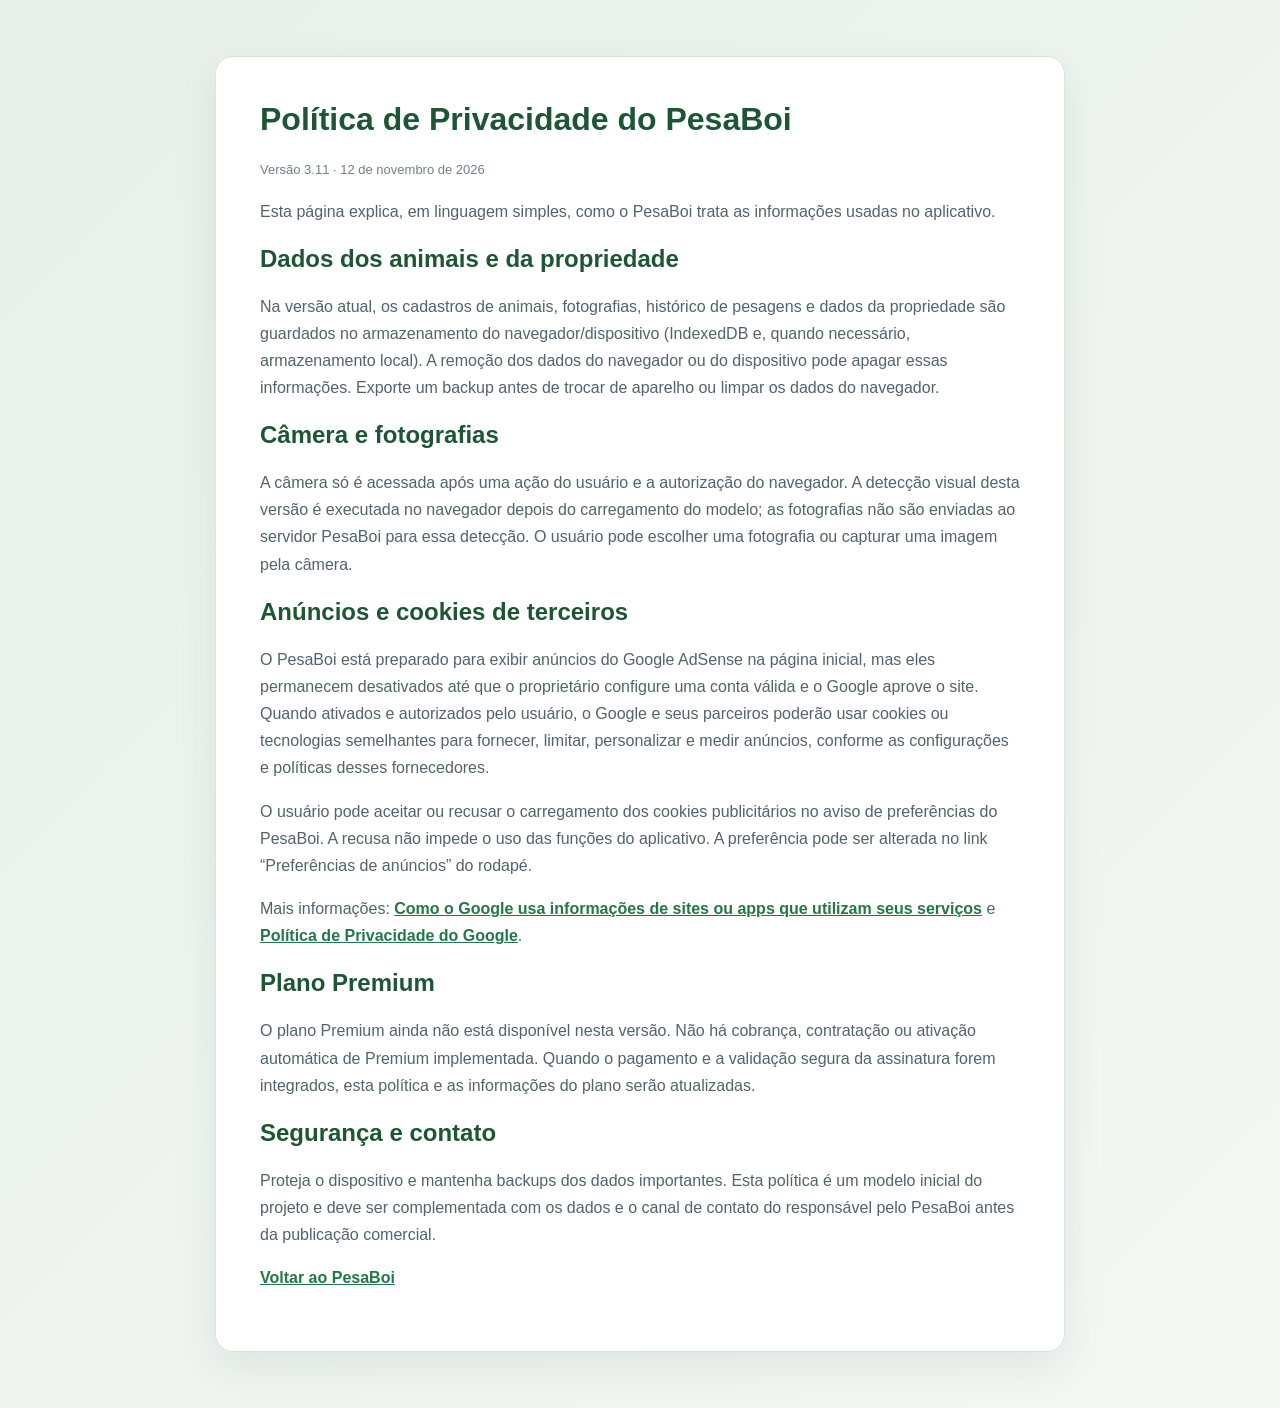
==== privacidade.html @ c2dd3e2d "Add files via upload" ====
<!doctype html>
<html lang="pt-BR">
<head>
  <meta charset="utf-8">
  <meta name="viewport" content="width=device-width, initial-scale=1">
  <meta name="theme-color" content="#20394a">
  <title>Política de Privacidade | PesaBoi</title>
  <style>
    :root{font-family:Arial,sans-serif;color:#20323c;background:#eff4ef}*{box-sizing:border-box}body{margin:0;padding:24px;background:linear-gradient(135deg,#e7f0e8,#f5f7f5)}main{max-width:850px;margin:32px auto;padding:clamp(22px,5vw,44px);background:#fff;border:1px solid #d9e6dc;border-radius:18px;box-shadow:0 15px 40px #193a2415}h1,h2{color:#1d5635}h1{margin-top:0}p,li{line-height:1.7;color:#52636b}a{color:#237749;font-weight:700}.date{font-size:13px;color:#718087}
  </style>
</head>
<body><main>
  <h1>Política de Privacidade do PesaBoi</h1>
  <p class="date">Versão 3.11 · 12 de novembro de 2026</p>
  <p>Esta página explica, em linguagem simples, como o PesaBoi trata as informações usadas no aplicativo.</p>
  <h2>Dados dos animais e da propriedade</h2>
  <p>Na versão atual, os cadastros de animais, fotografias, histórico de pesagens e dados da propriedade são guardados no armazenamento do navegador/dispositivo (IndexedDB e, quando necessário, armazenamento local). A remoção dos dados do navegador ou do dispositivo pode apagar essas informações. Exporte um backup antes de trocar de aparelho ou limpar os dados do navegador.</p>
  <h2>Câmera e fotografias</h2>
  <p>A câmera só é acessada após uma ação do usuário e a autorização do navegador. A detecção visual desta versão é executada no navegador depois do carregamento do modelo; as fotografias não são enviadas ao servidor PesaBoi para essa detecção. O usuário pode escolher uma fotografia ou capturar uma imagem pela câmera.</p>
  <h2>Anúncios e cookies de terceiros</h2>
  <p>O PesaBoi está preparado para exibir anúncios do Google AdSense na página inicial, mas eles permanecem desativados até que o proprietário configure uma conta válida e o Google aprove o site. Quando ativados e autorizados pelo usuário, o Google e seus parceiros poderão usar cookies ou tecnologias semelhantes para fornecer, limitar, personalizar e medir anúncios, conforme as configurações e políticas desses fornecedores.</p>
  <p>O usuário pode aceitar ou recusar o carregamento dos cookies publicitários no aviso de preferências do PesaBoi. A recusa não impede o uso das funções do aplicativo. A preferência pode ser alterada no link “Preferências de anúncios” do rodapé.</p>
  <p>Mais informações: <a href="https://policies.google.com/technologies/ads" target="_blank" rel="noopener">Como o Google usa informações de sites ou apps que utilizam seus serviços</a> e <a href="https://policies.google.com/privacy" target="_blank" rel="noopener">Política de Privacidade do Google</a>.</p>
  <h2>Plano Premium</h2>
  <p>O plano Premium ainda não está disponível nesta versão. Não há cobrança, contratação ou ativação automática de Premium implementada. Quando o pagamento e a validação segura da assinatura forem integrados, esta política e as informações do plano serão atualizadas.</p>
  <h2>Segurança e contato</h2>
  <p>Proteja o dispositivo e mantenha backups dos dados importantes. Esta política é um modelo inicial do projeto e deve ser complementada com os dados e o canal de contato do responsável pelo PesaBoi antes da publicação comercial.</p>
  <p><a href="./">Voltar ao PesaBoi</a></p>
</main></body></html>
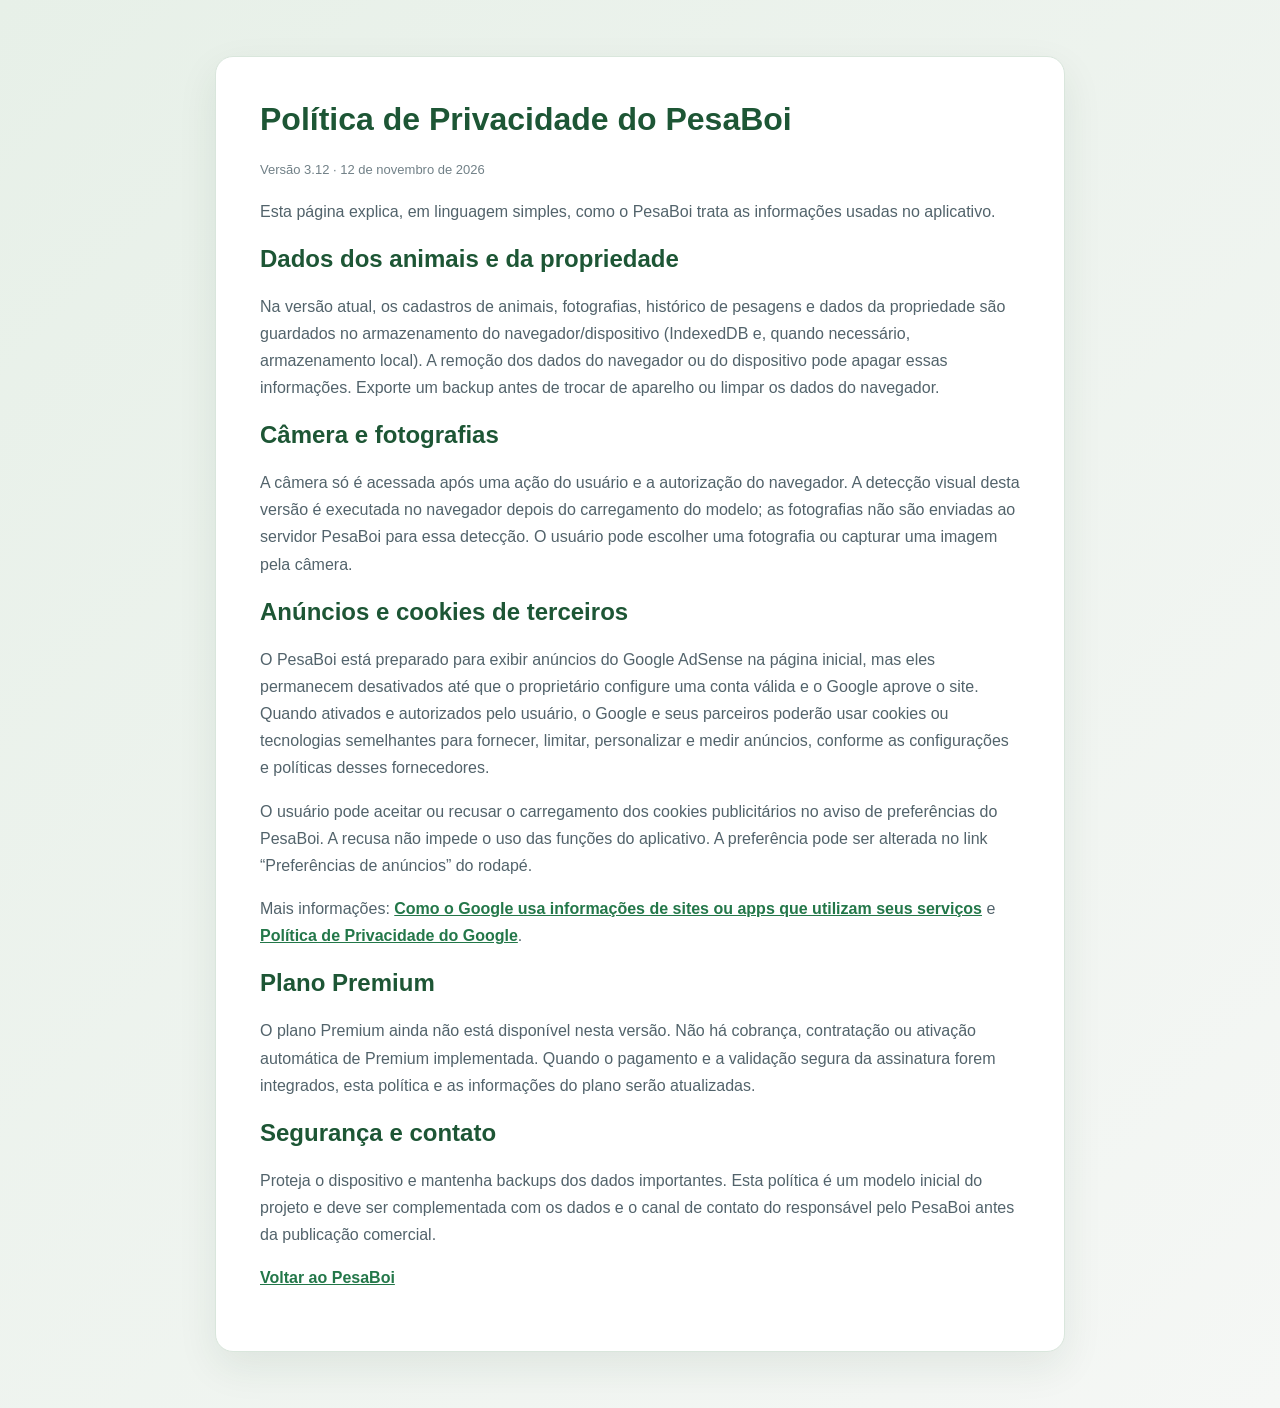
==== commit d0fa01a4: "Add files via upload" ====
--- a/privacidade.html
+++ b/privacidade.html
@@ -11,7 +11,7 @@
 </head>
 <body><main>
   <h1>Política de Privacidade do PesaBoi</h1>
-  <p class="date">Versão 3.11 · 12 de novembro de 2026</p>
+  <p class="date">Versão 3.12 · 12 de novembro de 2026</p>
   <p>Esta página explica, em linguagem simples, como o PesaBoi trata as informações usadas no aplicativo.</p>
   <h2>Dados dos animais e da propriedade</h2>
   <p>Na versão atual, os cadastros de animais, fotografias, histórico de pesagens e dados da propriedade são guardados no armazenamento do navegador/dispositivo (IndexedDB e, quando necessário, armazenamento local). A remoção dos dados do navegador ou do dispositivo pode apagar essas informações. Exporte um backup antes de trocar de aparelho ou limpar os dados do navegador.</p>
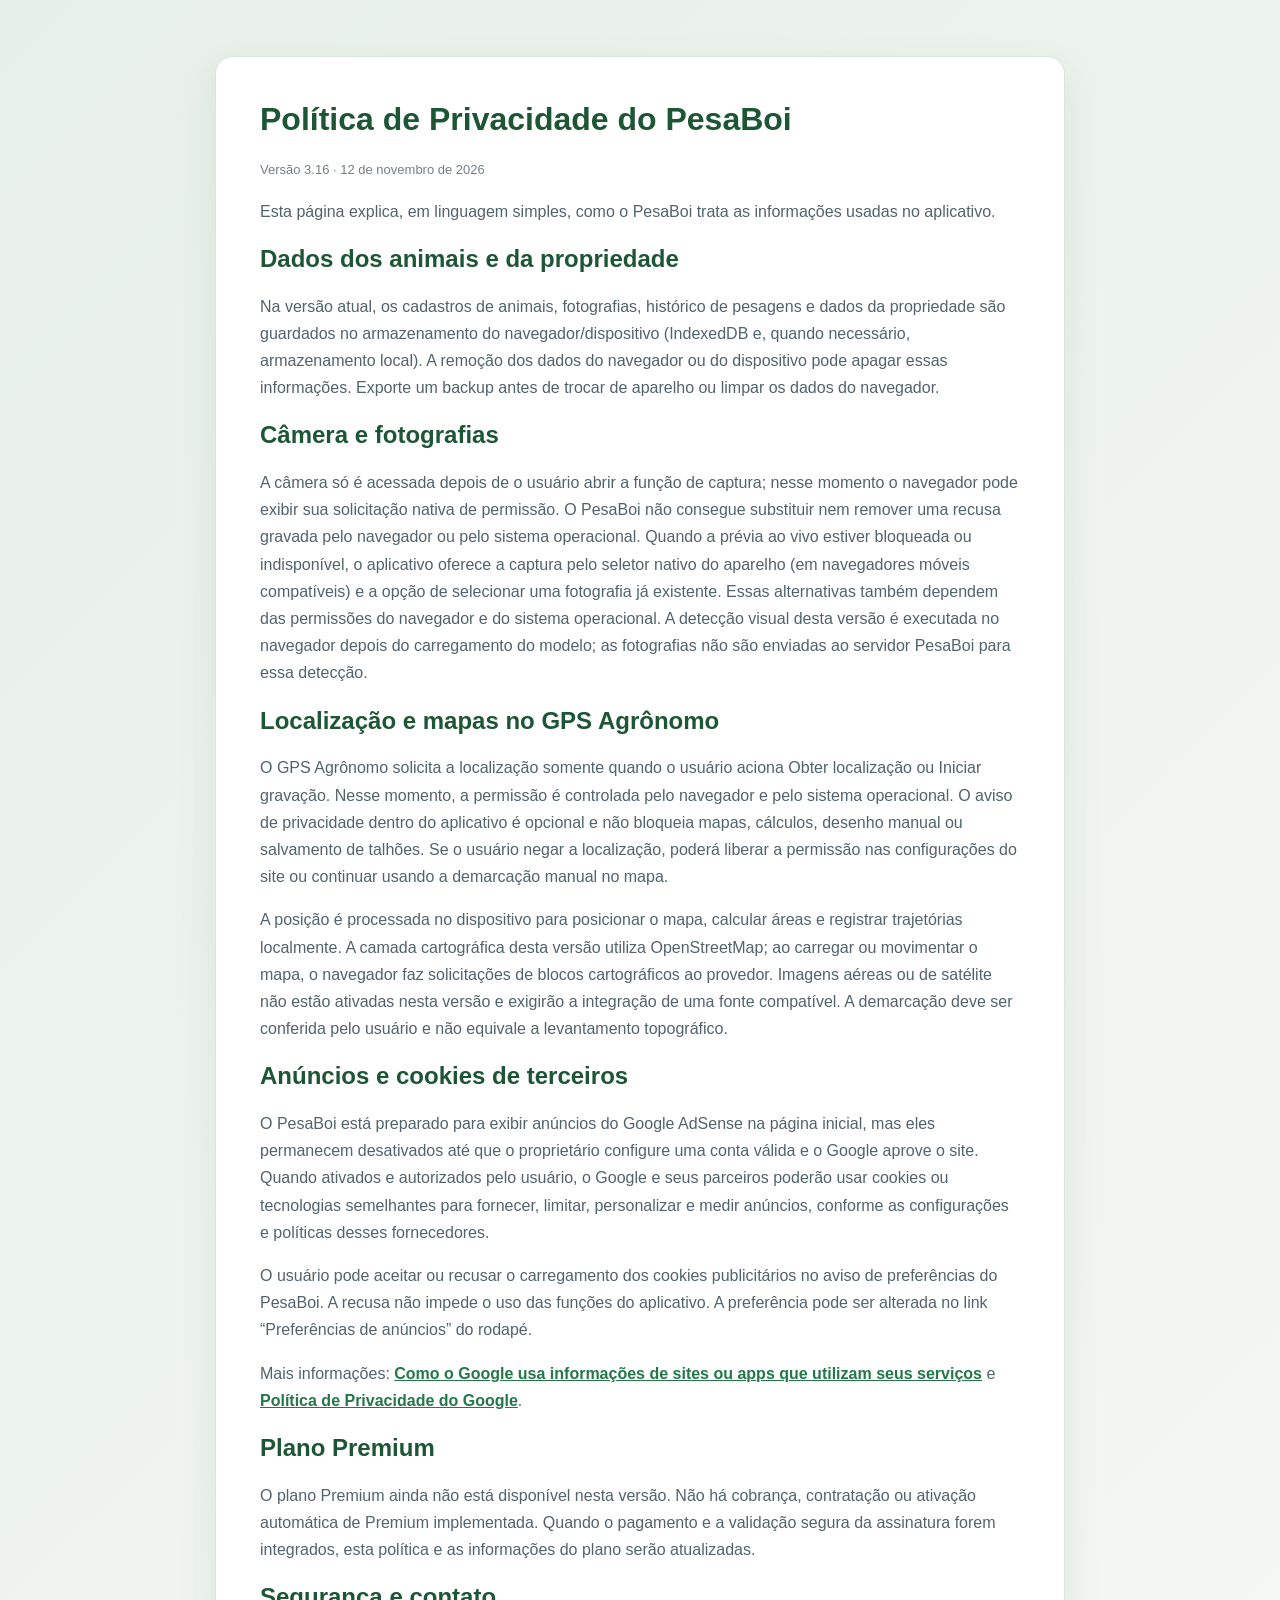
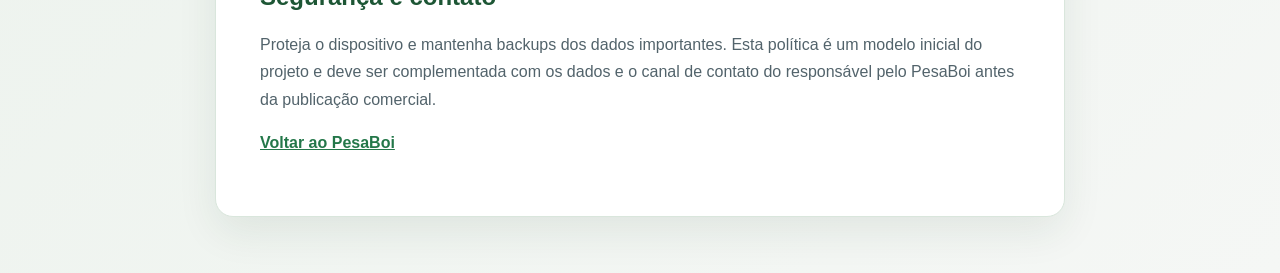
==== commit 59b15f84: "Add files via upload" ====
--- a/privacidade.html
+++ b/privacidade.html
@@ -11,12 +11,15 @@
 </head>
 <body><main>
   <h1>Política de Privacidade do PesaBoi</h1>
-  <p class="date">Versão 3.12 · 12 de novembro de 2026</p>
+  <p class="date">Versão 3.16 · 12 de novembro de 2026</p>
   <p>Esta página explica, em linguagem simples, como o PesaBoi trata as informações usadas no aplicativo.</p>
   <h2>Dados dos animais e da propriedade</h2>
   <p>Na versão atual, os cadastros de animais, fotografias, histórico de pesagens e dados da propriedade são guardados no armazenamento do navegador/dispositivo (IndexedDB e, quando necessário, armazenamento local). A remoção dos dados do navegador ou do dispositivo pode apagar essas informações. Exporte um backup antes de trocar de aparelho ou limpar os dados do navegador.</p>
   <h2>Câmera e fotografias</h2>
-  <p>A câmera só é acessada após uma ação do usuário e a autorização do navegador. A detecção visual desta versão é executada no navegador depois do carregamento do modelo; as fotografias não são enviadas ao servidor PesaBoi para essa detecção. O usuário pode escolher uma fotografia ou capturar uma imagem pela câmera.</p>
+  <p>A câmera só é acessada depois de o usuário abrir a função de captura; nesse momento o navegador pode exibir sua solicitação nativa de permissão. O PesaBoi não consegue substituir nem remover uma recusa gravada pelo navegador ou pelo sistema operacional. Quando a prévia ao vivo estiver bloqueada ou indisponível, o aplicativo oferece a captura pelo seletor nativo do aparelho (em navegadores móveis compatíveis) e a opção de selecionar uma fotografia já existente. Essas alternativas também dependem das permissões do navegador e do sistema operacional. A detecção visual desta versão é executada no navegador depois do carregamento do modelo; as fotografias não são enviadas ao servidor PesaBoi para essa detecção.</p>
+  <h2>Localização e mapas no GPS Agrônomo</h2>
+  <p>O GPS Agrônomo solicita a localização somente quando o usuário aciona Obter localização ou Iniciar gravação. Nesse momento, a permissão é controlada pelo navegador e pelo sistema operacional. O aviso de privacidade dentro do aplicativo é opcional e não bloqueia mapas, cálculos, desenho manual ou salvamento de talhões. Se o usuário negar a localização, poderá liberar a permissão nas configurações do site ou continuar usando a demarcação manual no mapa.</p>
+  <p>A posição é processada no dispositivo para posicionar o mapa, calcular áreas e registrar trajetórias localmente. A camada cartográfica desta versão utiliza OpenStreetMap; ao carregar ou movimentar o mapa, o navegador faz solicitações de blocos cartográficos ao provedor. Imagens aéreas ou de satélite não estão ativadas nesta versão e exigirão a integração de uma fonte compatível. A demarcação deve ser conferida pelo usuário e não equivale a levantamento topográfico.</p>
   <h2>Anúncios e cookies de terceiros</h2>
   <p>O PesaBoi está preparado para exibir anúncios do Google AdSense na página inicial, mas eles permanecem desativados até que o proprietário configure uma conta válida e o Google aprove o site. Quando ativados e autorizados pelo usuário, o Google e seus parceiros poderão usar cookies ou tecnologias semelhantes para fornecer, limitar, personalizar e medir anúncios, conforme as configurações e políticas desses fornecedores.</p>
   <p>O usuário pode aceitar ou recusar o carregamento dos cookies publicitários no aviso de preferências do PesaBoi. A recusa não impede o uso das funções do aplicativo. A preferência pode ser alterada no link “Preferências de anúncios” do rodapé.</p>
